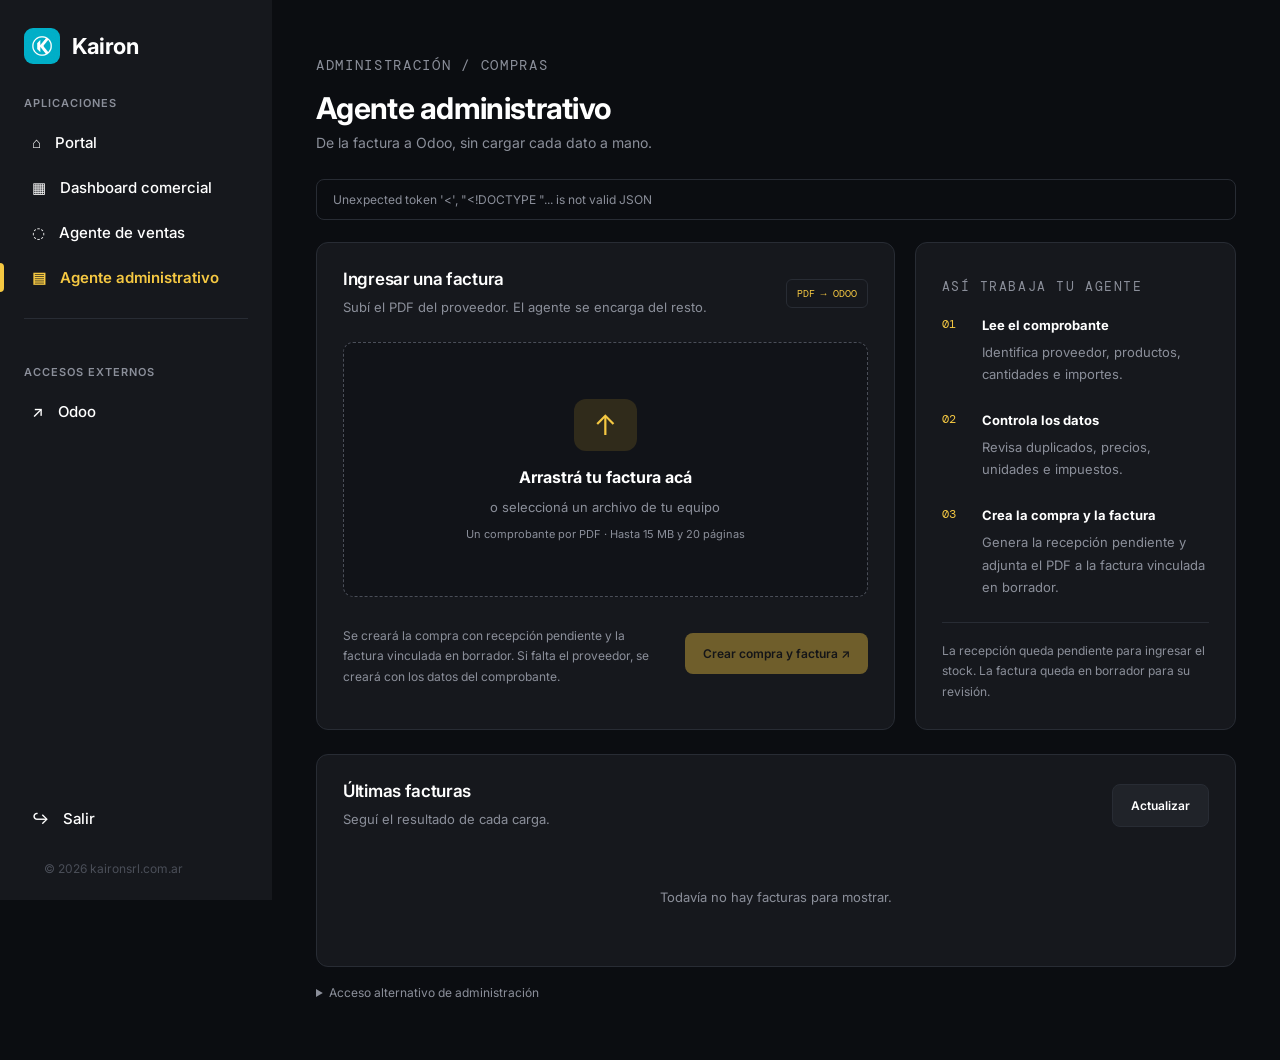
==== static/administracion.html @ 4bb4e661 "Agente administrativo: compras vinculadas y facturas en borrador" ====
<!doctype html>
<html lang="es"><head><meta charset="utf-8"><meta name="viewport" content="width=device-width,initial-scale=1">
<title>Agente administrativo — Kairon</title>
<link href="https://fonts.googleapis.com/css2?family=DM+Mono:wght@400;500&family=Inter:wght@400;500;600;700&display=swap" rel="stylesheet">
<link rel="stylesheet" href="/static/administracion.css"></head>
<body>
<aside><a class="marca" href="/"><img src="/static/kairon_logo.png" alt=""><span>Kairon</span></a>
<nav aria-label="Navegación principal"><p class="grupo">Aplicaciones</p>
<a class="item" href="/">⌂ <span>Portal</span></a>
<a class="item" href="/dashboard">▦ <span>Dashboard comercial</span></a>
<a class="item" href="/agente">◌ <span>Agente de ventas</span></a>
<a class="item activo" href="/administracion" aria-current="page">▤ <span>Agente administrativo</span></a>
<div class="sep"></div><p class="grupo">Accesos externos</p>
<a class="item" href="https://kairon.odoo.com" target="_blank" rel="noopener">↗ <span>Odoo</span></a></nav>
<div class="pie"><a class="item" href="/cdn-cgi/access/logout">↪ <span>Salir</span></a><p class="copy">© 2026 kaironsrl.com.ar</p></div></aside>
<main><header class="bienvenida"><p class="eyebrow">ADMINISTRACIÓN / COMPRAS</p>
<h1>Agente administrativo</h1><p>De la factura a Odoo, sin cargar cada dato a mano.</p></header>
<div class="status" id="connection" role="status">Comprobando disponibilidad…</div>
<section class="workspace"><div class="card"><div class="section-head"><div><h2>Ingresar una factura</h2><p>Subí el PDF del proveedor. El agente se encarga del resto.</p></div><span class="badge">PDF → ODOO</span></div>
<form id="upload"><label class="drop" id="drop" for="pdf"><span class="file-icon" aria-hidden="true">↑</span><strong id="filename">Arrastrá tu factura acá</strong><span>o seleccioná un archivo de tu equipo</span><small>Un comprobante por PDF · Hasta 15 MB y 20 páginas</small><input type="file" id="pdf" accept="application/pdf,.pdf" required></label>
<div class="action"><p>Se creará la compra con recepción pendiente y la factura vinculada en borrador. Si falta el proveedor, se creará con los datos del comprobante.</p><button id="submit" disabled>Crear compra y factura <span aria-hidden="true">↗</span></button></div></form>
<p id="notice" role="status" aria-live="polite"></p></div>
<div class="card steps"><p class="eyebrow">ASÍ TRABAJA TU AGENTE</p><ol><li><b>Lee el comprobante</b><p>Identifica proveedor, productos, cantidades e importes.</p></li><li><b>Controla los datos</b><p>Revisa duplicados, precios, unidades e impuestos.</p></li><li><b>Crea la compra y la factura</b><p>Genera la recepción pendiente y adjunta el PDF a la factura vinculada en borrador.</p></li></ol><div class="hint">La recepción queda pendiente para ingresar el stock. La factura queda en borrador para su revisión.</div></div></section>
<section class="card history"><div class="section-head"><div><h2>Últimas facturas</h2><p>Seguí el resultado de cada carga.</p></div><button class="secondary" id="refresh">Actualizar</button></div><div id="history" aria-live="polite"><p class="empty">Todavía no hay facturas para mostrar.</p></div></section>
<details id="access"><summary>Acceso alternativo de administración</summary><form id="login"><label for="token">Clave de acceso</label><input id="token" type="password" autocomplete="off"><button>Ingresar</button></form></details>
</main><script src="/static/administracion.js"></script></body></html>
---- static/administracion.css ----
:root {
  --bg: #0b0d11; --bg2: #16181d; --bg3: #202329; --border: #282c34;
  --text: #ffffff; --muted: #8b8f9a; --dim: #4a4e58;
  --accent: #f5c842; --accent2: #3ecfb2; --accent3: #7b61ff; --orange: #ff8c42;
  --font: 'Inter', sans-serif; --mono: 'DM Mono', monospace;
  --side: 272px;
}
.eyebrow{font-family:var(--mono);font-size:10px;letter-spacing:.12em;color:var(--muted);margin-bottom:16px}
.status{margin:28px 0 22px;padding:12px 16px;border:1px solid var(--border);border-radius:8px;color:var(--muted);font-size:12px}.status.online{color:var(--accent2)}
.workspace{display:grid;grid-template-columns:minmax(0,1.8fr) minmax(250px,1fr);gap:20px}.card{background:var(--bg2);border:1px solid var(--border);border-radius:12px;padding:26px;min-width:0}
.section-head{display:flex;align-items:center;justify-content:space-between;gap:16px;margin-bottom:24px}h2{font-size:17px;font-weight:600;letter-spacing:-.3px}.section-head p,.action p,.steps p{font-size:13px;color:var(--muted);line-height:1.7;margin-top:7px}
.badge{font-family:var(--mono);font-size:10px;padding:7px 10px;border:1px solid var(--border);border-radius:6px;color:var(--accent);white-space:nowrap}.badge.success{color:var(--accent2)}
.drop{border:1px dashed #4a4e58;border-radius:10px;min-height:255px;display:flex;align-items:center;justify-content:center;flex-direction:column;gap:12px;position:relative;padding:20px;text-align:center;cursor:pointer;background:#111318}.drop:hover,.drop.dragging{border-color:var(--accent);background:#1c1c18}.drop:focus-within{outline:2px solid var(--accent)}
.drop input{position:absolute;inset:0;opacity:0;cursor:pointer;width:100%}.drop strong{font-size:16px;overflow-wrap:anywhere}.drop span:not(.file-icon){color:var(--muted);font-size:13px}.drop small{color:var(--muted);font-size:11px}.file-icon{font-size:28px;color:var(--accent);background:#302b1b;border-radius:12px;padding:9px 20px;margin-bottom:4px}
.action{display:flex;align-items:center;gap:24px;justify-content:space-between;margin-top:22px}.action p{max-width:340px;font-size:12px}button{font:600 12px var(--font);border:0;border-radius:8px;background:var(--accent);color:#121212;padding:13px 18px;cursor:pointer;white-space:nowrap}button:disabled{opacity:.4;cursor:default}button.secondary{background:var(--bg3);color:var(--text);border:1px solid var(--border)}
.steps ol{list-style:none;counter-reset:step;display:grid;gap:24px}.steps li{counter-increment:step;position:relative;padding-left:40px}.steps li:before{content:'0' counter(step);position:absolute;left:0;top:2px;color:var(--accent);font:12px var(--mono)}.steps b{font-size:13px}.hint{border-top:1px solid var(--border);padding-top:18px;margin-top:24px;color:var(--muted);font-size:12px;line-height:1.7}
.history{margin-top:24px}.empty{text-align:center;padding:35px 0;color:var(--muted);font-size:13px}.invoice{display:flex;justify-content:space-between;gap:20px;border-top:1px solid var(--border);padding:20px 0;overflow-wrap:anywhere}.invoice b{font-size:13px}.invoice p,.invoice small{font-size:12px;line-height:1.7;color:var(--muted);margin-top:5px}.invoice-actions{display:flex;align-items:flex-end;flex-direction:column;gap:16px}.invoice-actions a{color:var(--accent2);font-size:12px;white-space:nowrap}#notice{font-size:13px;color:var(--accent);line-height:1.6;margin-top:16px}details{font-size:12px;color:var(--muted);margin-top:18px}summary{cursor:pointer}pre{white-space:pre-wrap;font:11px var(--mono);max-width:700px;line-height:1.8}#login{display:flex;align-items:center;gap:12px;margin-top:12px;flex-wrap:wrap}#token{background:var(--bg);border:1px solid var(--border);padding:10px;color:white;border-radius:6px}
@media(max-width:1150px){.workspace{grid-template-columns:1fr}.steps ol{grid-template-columns:repeat(3,1fr)}.section-head .badge{display:none}}
@media(max-width:600px){.card{padding:18px}.steps ol{grid-template-columns:1fr}.action,.invoice{flex-direction:column;align-items:stretch}.invoice-actions{align-items:flex-start}.action button{width:100%}.drop{min-height:220px}.bienvenida h1{font-size:23px}.item{font-size:14px}.section-head{align-items:flex-start}}
* { box-sizing: border-box; margin: 0; padding: 0; }
body { background: var(--bg); color: var(--text); font-family: var(--font); min-height: 100vh; display: flex; -webkit-font-smoothing: antialiased; }
a { text-decoration: none; color: inherit; }
:focus-visible { outline: 2px solid var(--accent2); outline-offset: 2px; border-radius: 8px; }
svg { width: 20px; height: 20px; stroke: currentColor; fill: none; stroke-width: 1.6; stroke-linecap: round; stroke-linejoin: round; flex-shrink: 0; }

aside {
  width: var(--side); flex-shrink: 0; background: var(--bg2);
  display: flex; flex-direction: column; padding: 28px 0 24px;
  height: 100vh; position: sticky; top: 0;
}
.marca { display: flex; align-items: center; gap: 12px; padding: 0 24px 26px; }
.marca img { width: 36px; height: 36px; border-radius: 9px; object-fit: cover; flex-shrink: 0; }
.marca span { font-size: 22px; font-weight: 700; letter-spacing: -.5px; white-space: nowrap; }

.buscador { position: relative; padding: 0 20px 26px; }
.buscador svg { position: absolute; left: 34px; top: 12px; color: var(--muted); width: 18px; height: 18px; }
.buscador input {
  width: 100%; height: 44px; background: var(--bg3); border: 1px solid transparent; border-radius: 8px;
  color: var(--text); font-family: var(--font); font-size: 14px; padding: 0 14px 0 42px; outline: none;
}
.buscador input::placeholder { color: var(--muted); }
.buscador input:focus { border-color: var(--border); }

nav { flex: 1; overflow-y: auto; padding: 0 20px; }
nav::-webkit-scrollbar { width: 0; }
.grupo {
  font-size: 11px; font-weight: 600; color: var(--muted);
  letter-spacing: .09em; text-transform: uppercase; padding: 6px 4px 12px;
}
.grupo:not(:first-child) { padding-top: 26px; }
.item {
  display: flex; align-items: center; gap: 14px; position: relative;
  padding: 11px 12px; margin-bottom: 4px; border-radius: 8px;
  font-size: 15px; font-weight: 500; color: var(--text);
  transition: background .15s, color .15s; white-space: nowrap;
}
.item:hover { background: var(--bg3); }
.item.activo { color: var(--accent); font-weight: 600; }
.item.activo::before { content: ''; position: absolute; left: -20px; top: 6px; bottom: 6px; width: 4px; border-radius: 0 4px 4px 0; background: var(--accent); }
.item.apagado { color: var(--dim); cursor: default; }
.item.apagado:hover { background: transparent; }
.chev { margin-left: auto; width: 16px; height: 16px; color: var(--muted); transition: transform .18s ease; }
.item.abierto .chev { transform: rotate(180deg); }
.pill { margin-left: auto; font-family: var(--mono); font-size: 10px; color: var(--dim); border: 1px solid var(--border); border-radius: 999px; padding: 3px 9px; }
.sub { display: none; margin: 0 0 6px 34px; border-left: 1px solid var(--border); padding-left: 14px; }
.sub.visible { display: block; }
.sub a { display: block; padding: 8px 0; font-size: 14px; font-weight: 400; color: var(--muted); }
.sub a:hover { color: var(--text); }
.sep { height: 1px; background: var(--border); margin: 20px 4px; }

.pie { padding: 0 20px; }
.pie .item { font-size: 15px; }
.copy { font-size: 12px; color: var(--dim); padding: 18px 24px 0; white-space: nowrap; }

main { flex: 1; padding: 48px 44px 60px; min-width: 0; }
.bienvenida h1 { font-size: 30px; font-weight: 700; letter-spacing: -.7px; }
.bienvenida p { font-size: 14px; color: var(--muted); margin-top: 8px; }
.rejilla { display: grid; grid-template-columns: repeat(auto-fill, minmax(230px, 1fr)); gap: 14px; margin-top: 38px; }
.acceso {
  background: var(--bg2); border: 1px solid var(--border); border-radius: 12px; padding: 20px;
  display: flex; flex-direction: column; gap: 30px; transition: border-color .15s;
}
.acceso .cab { display: flex; align-items: center; justify-content: space-between; color: var(--muted); }
.acceso .cab span { font-family: var(--mono); font-size: 10px; }
.acceso b { font-size: 16px; font-weight: 600; letter-spacing: -.2px; }
.acceso em { display: block; font-style: normal; font-size: 13px; color: var(--muted); margin-top: 4px; }
.acceso.libre:hover { border-color: var(--accent); }
.acceso.trabado { opacity: .45; }

@media (max-width: 860px) {
  aside { --side: 80px; padding-top: 24px; }
  aside .marca span, aside .buscador input, aside .grupo, aside .item span:not(.pill), aside .chev, aside .sub, aside .copy, aside .pill { display: none; }
  aside .marca, aside .item { justify-content: center; padding-left: 0; padding-right: 0; }
  aside .item.activo::before { left: -20px; }
  aside .buscador { display: flex; justify-content: center; padding-bottom: 18px; }
  aside .buscador svg { position: static; }
  main { padding: 30px 20px 44px; }
  .bienvenida h1 { font-size: 24px; }
}
@media (prefers-reduced-motion: reduce) { * { transition: none !important; } }
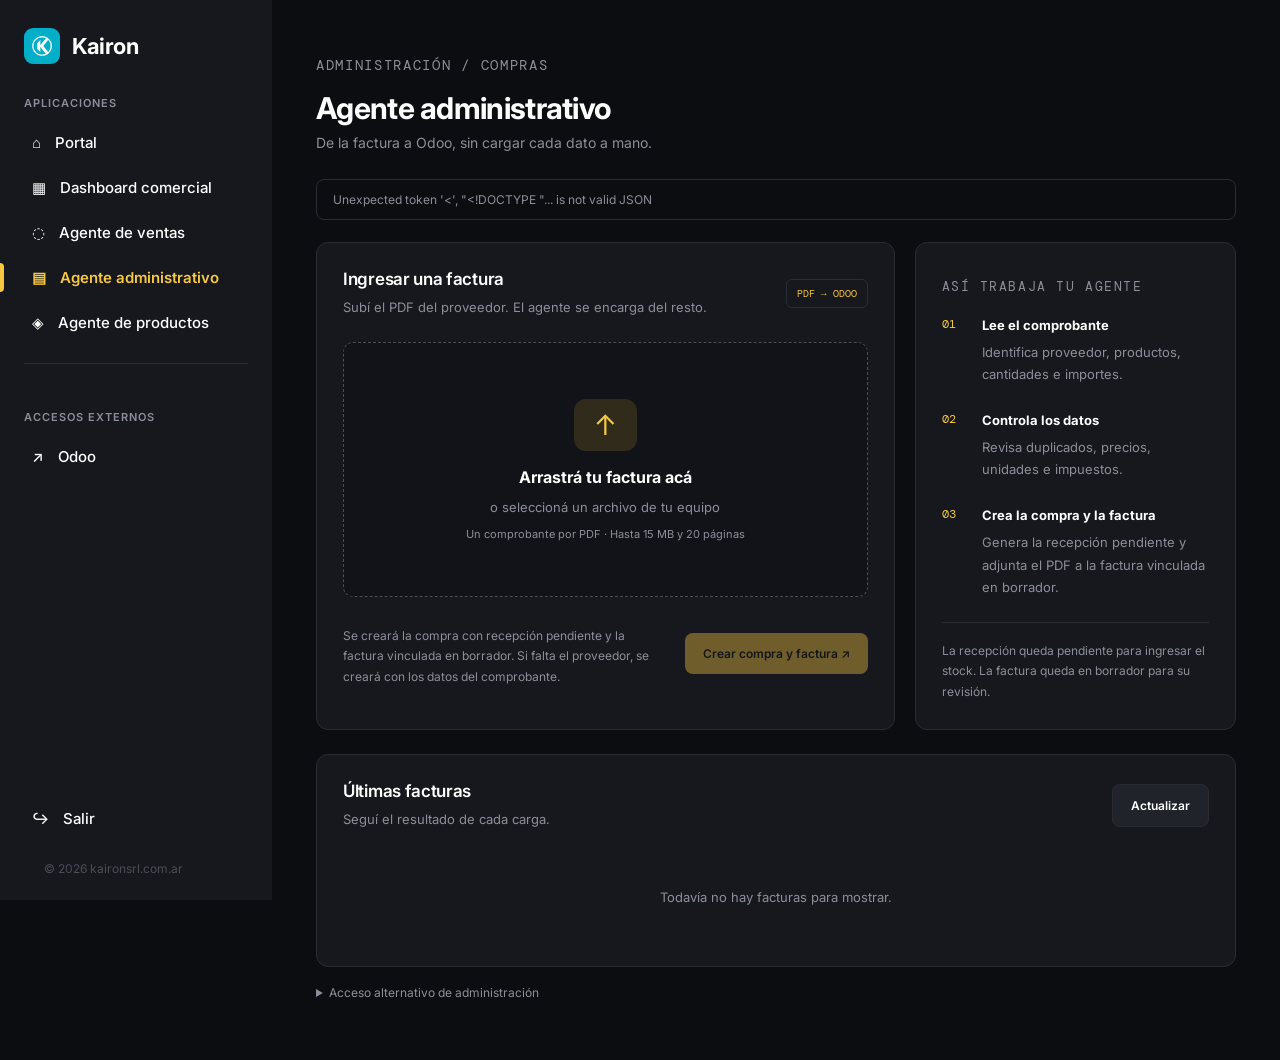
==== commit b837414f: "Agente de productos: motor, API y pruebas Segunda parte del modulo. Porta la logica de cargar_catalo" ====
--- a/static/administracion.html
+++ b/static/administracion.html
@@ -10,6 +10,7 @@
 <a class="item" href="/dashboard">▦ <span>Dashboard comercial</span></a>
 <a class="item" href="/agente">◌ <span>Agente de ventas</span></a>
 <a class="item activo" href="/administracion" aria-current="page">▤ <span>Agente administrativo</span></a>
+<a class="item" href="/productos">◈ <span>Agente de productos</span></a>
 <div class="sep"></div><p class="grupo">Accesos externos</p>
 <a class="item" href="https://kairon.odoo.com" target="_blank" rel="noopener">↗ <span>Odoo</span></a></nav>
 <div class="pie"><a class="item" href="/cdn-cgi/access/logout">↪ <span>Salir</span></a><p class="copy">© 2026 kaironsrl.com.ar</p></div></aside>
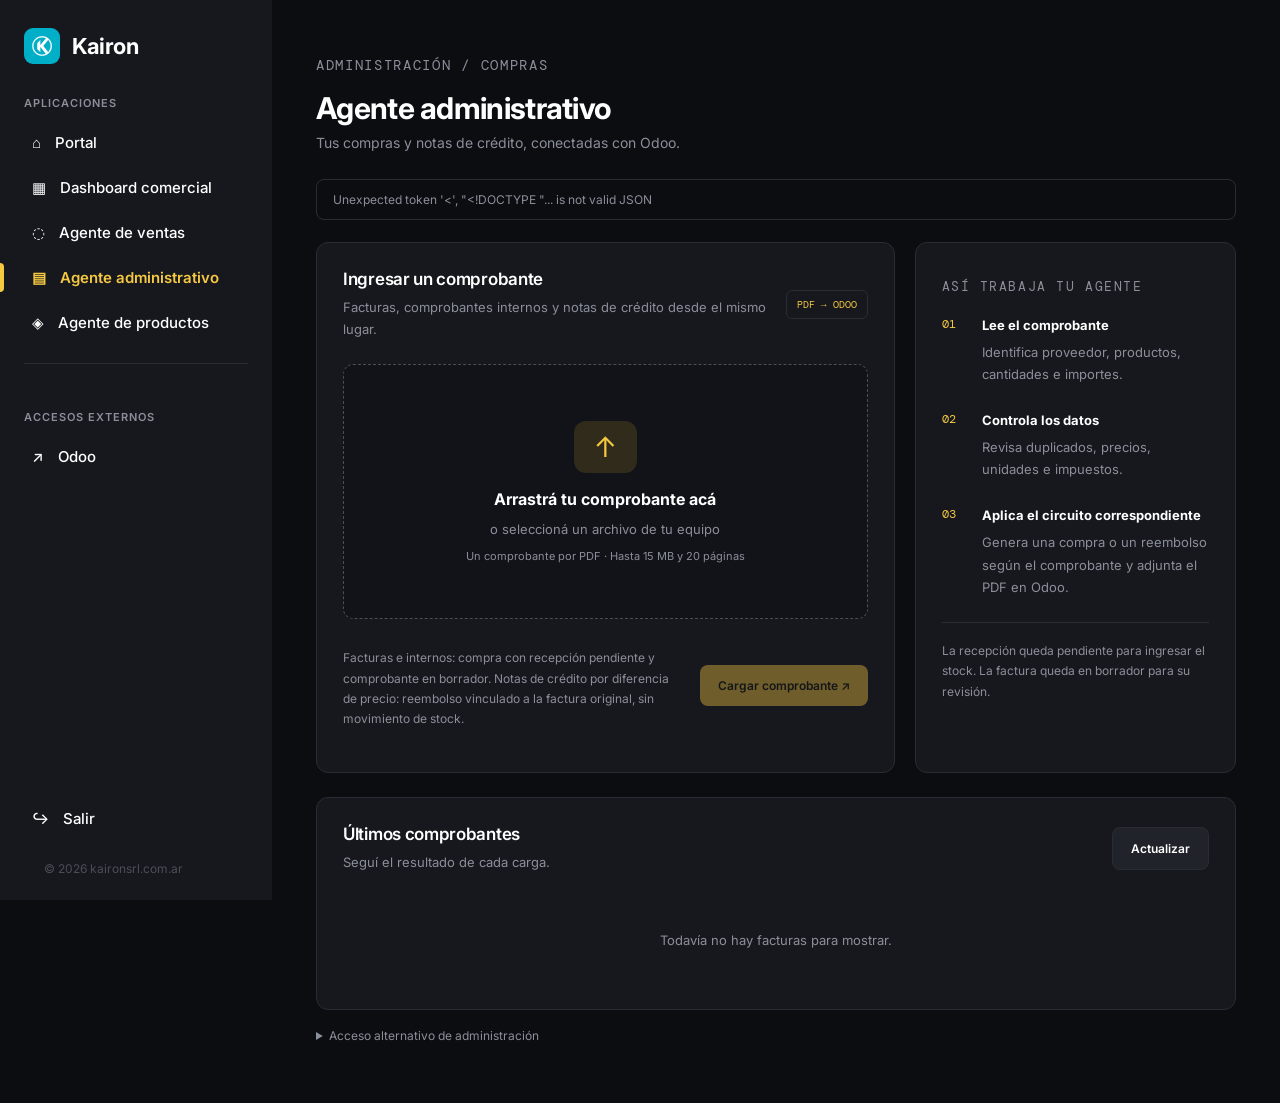
==== commit b4548876: "Merge remote-tracking branch 'origin/main' into codex/agente-administrativo" ====
--- a/static/administracion.html
+++ b/static/administracion.html
@@ -15,13 +15,13 @@
 <a class="item" href="https://kairon.odoo.com" target="_blank" rel="noopener">↗ <span>Odoo</span></a></nav>
 <div class="pie"><a class="item" href="/cdn-cgi/access/logout">↪ <span>Salir</span></a><p class="copy">© 2026 kaironsrl.com.ar</p></div></aside>
 <main><header class="bienvenida"><p class="eyebrow">ADMINISTRACIÓN / COMPRAS</p>
-<h1>Agente administrativo</h1><p>De la factura a Odoo, sin cargar cada dato a mano.</p></header>
+<h1>Agente administrativo</h1><p>Tus compras y notas de crédito, conectadas con Odoo.</p></header>
 <div class="status" id="connection" role="status">Comprobando disponibilidad…</div>
-<section class="workspace"><div class="card"><div class="section-head"><div><h2>Ingresar una factura</h2><p>Subí el PDF del proveedor. El agente se encarga del resto.</p></div><span class="badge">PDF → ODOO</span></div>
-<form id="upload"><label class="drop" id="drop" for="pdf"><span class="file-icon" aria-hidden="true">↑</span><strong id="filename">Arrastrá tu factura acá</strong><span>o seleccioná un archivo de tu equipo</span><small>Un comprobante por PDF · Hasta 15 MB y 20 páginas</small><input type="file" id="pdf" accept="application/pdf,.pdf" required></label>
-<div class="action"><p>Se creará la compra con recepción pendiente y la factura vinculada en borrador. Si falta el proveedor, se creará con los datos del comprobante.</p><button id="submit" disabled>Crear compra y factura <span aria-hidden="true">↗</span></button></div></form>
+<section class="workspace"><div class="card"><div class="section-head"><div><h2>Ingresar un comprobante</h2><p>Facturas, comprobantes internos y notas de crédito desde el mismo lugar.</p></div><span class="badge">PDF → ODOO</span></div>
+<form id="upload"><label class="drop" id="drop" for="pdf"><span class="file-icon" aria-hidden="true">↑</span><strong id="filename">Arrastrá tu comprobante acá</strong><span>o seleccioná un archivo de tu equipo</span><small>Un comprobante por PDF · Hasta 15 MB y 20 páginas</small><input type="file" id="pdf" accept="application/pdf,.pdf" required></label>
+<div class="action"><p>Facturas e internos: compra con recepción pendiente y comprobante en borrador. Notas de crédito por diferencia de precio: reembolso vinculado a la factura original, sin movimiento de stock.</p><button id="submit" disabled>Cargar comprobante <span aria-hidden="true">↗</span></button></div></form>
 <p id="notice" role="status" aria-live="polite"></p></div>
-<div class="card steps"><p class="eyebrow">ASÍ TRABAJA TU AGENTE</p><ol><li><b>Lee el comprobante</b><p>Identifica proveedor, productos, cantidades e importes.</p></li><li><b>Controla los datos</b><p>Revisa duplicados, precios, unidades e impuestos.</p></li><li><b>Crea la compra y la factura</b><p>Genera la recepción pendiente y adjunta el PDF a la factura vinculada en borrador.</p></li></ol><div class="hint">La recepción queda pendiente para ingresar el stock. La factura queda en borrador para su revisión.</div></div></section>
-<section class="card history"><div class="section-head"><div><h2>Últimas facturas</h2><p>Seguí el resultado de cada carga.</p></div><button class="secondary" id="refresh">Actualizar</button></div><div id="history" aria-live="polite"><p class="empty">Todavía no hay facturas para mostrar.</p></div></section>
+<div class="card steps"><p class="eyebrow">ASÍ TRABAJA TU AGENTE</p><ol><li><b>Lee el comprobante</b><p>Identifica proveedor, productos, cantidades e importes.</p></li><li><b>Controla los datos</b><p>Revisa duplicados, precios, unidades e impuestos.</p></li><li><b>Aplica el circuito correspondiente</b><p>Genera una compra o un reembolso según el comprobante y adjunta el PDF en Odoo.</p></li></ol><div class="hint">La recepción queda pendiente para ingresar el stock. La factura queda en borrador para su revisión.</div></div></section>
+<section class="card history"><div class="section-head"><div><h2>Últimos comprobantes</h2><p>Seguí el resultado de cada carga.</p></div><button class="secondary" id="refresh">Actualizar</button></div><div id="history" aria-live="polite"><p class="empty">Todavía no hay facturas para mostrar.</p></div></section>
 <details id="access"><summary>Acceso alternativo de administración</summary><form id="login"><label for="token">Clave de acceso</label><input id="token" type="password" autocomplete="off"><button>Ingresar</button></form></details>
-</main><script src="/static/administracion.js"></script></body></html>
+</main><script src="/static/administracion.js?v=20260908-2"></script></body></html>
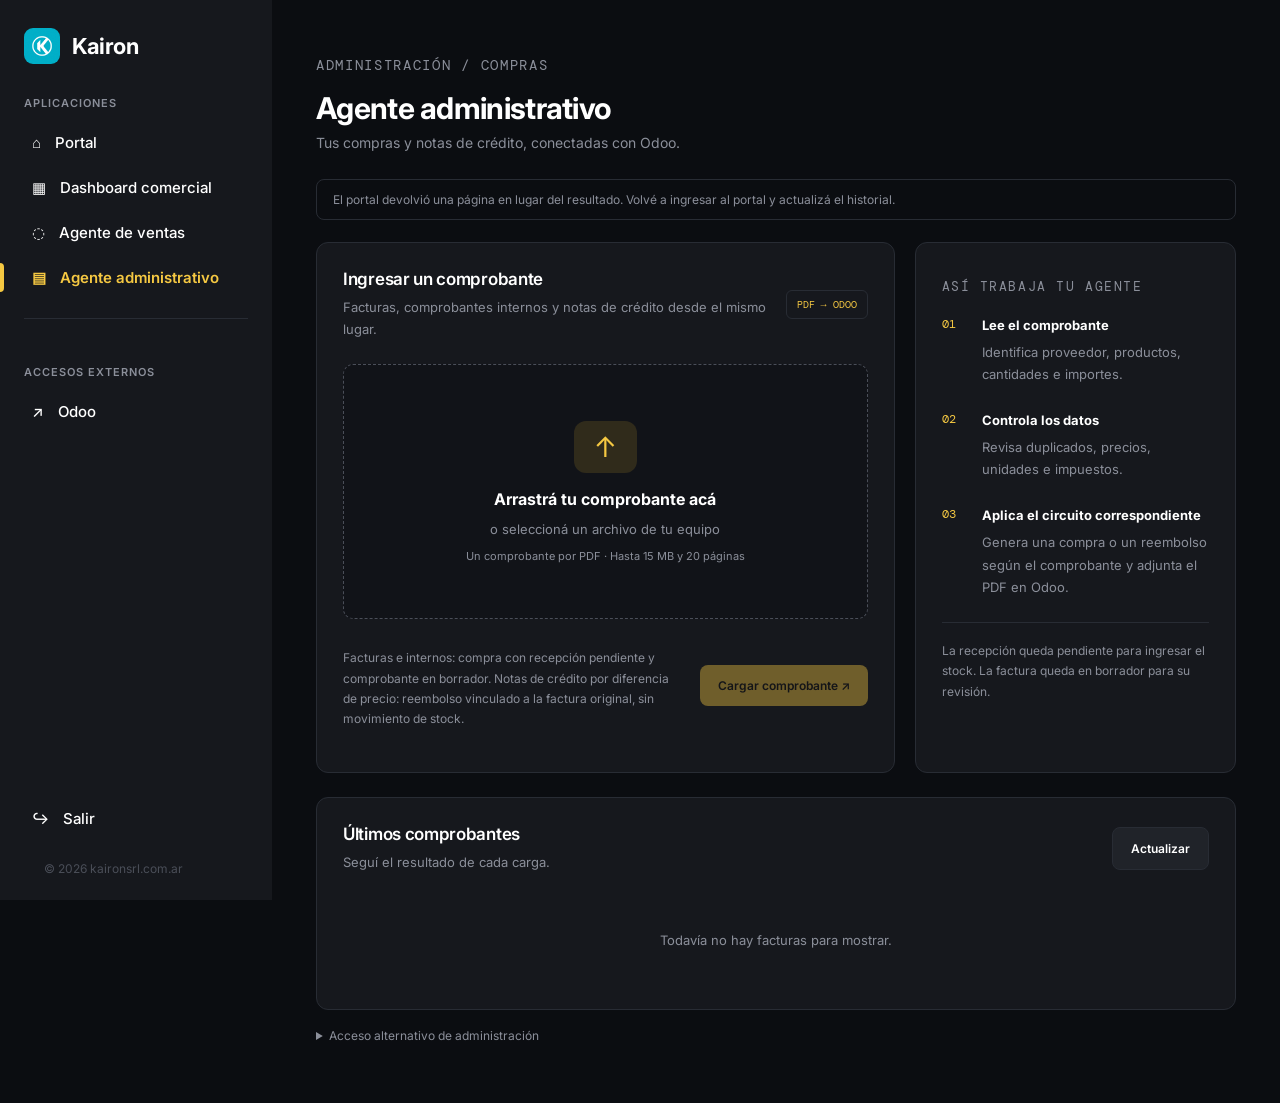
==== commit 19a96ee9: "Support reviewed vendor credits and internal purchases with safe portal errors" ====
--- a/static/administracion.html
+++ b/static/administracion.html
@@ -10,7 +10,6 @@
 <a class="item" href="/dashboard">▦ <span>Dashboard comercial</span></a>
 <a class="item" href="/agente">◌ <span>Agente de ventas</span></a>
 <a class="item activo" href="/administracion" aria-current="page">▤ <span>Agente administrativo</span></a>
-<a class="item" href="/productos">◈ <span>Agente de productos</span></a>
 <div class="sep"></div><p class="grupo">Accesos externos</p>
 <a class="item" href="https://kairon.odoo.com" target="_blank" rel="noopener">↗ <span>Odoo</span></a></nav>
 <div class="pie"><a class="item" href="/cdn-cgi/access/logout">↪ <span>Salir</span></a><p class="copy">© 2026 kaironsrl.com.ar</p></div></aside>
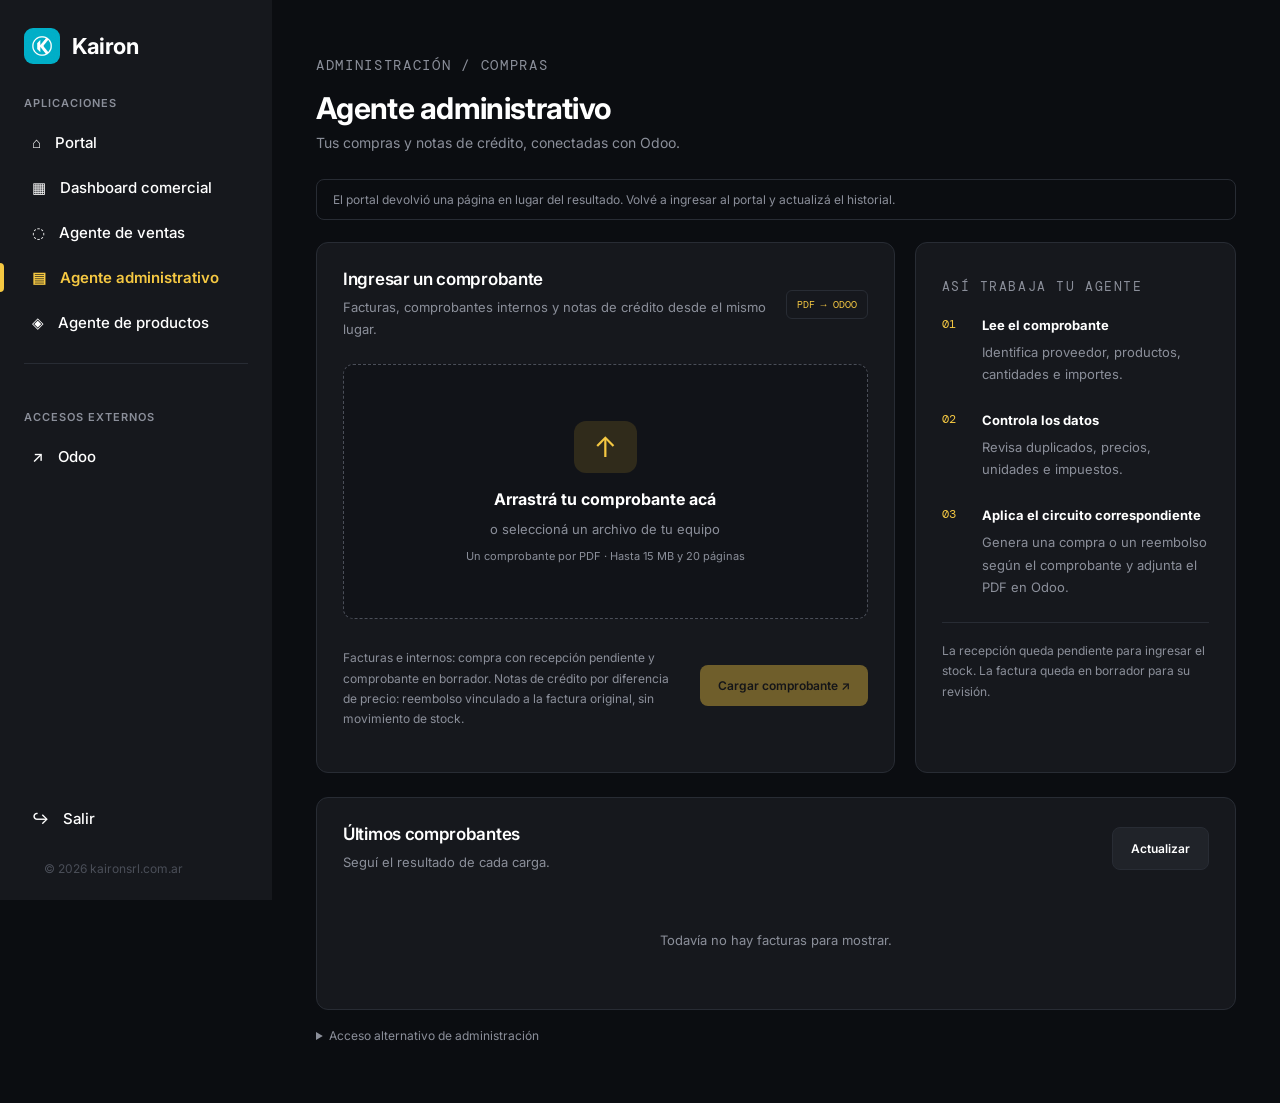
==== commit 00e94381: "Harden product imports with durable jobs, verified undo and invoice handoff" ====
--- a/static/administracion.html
+++ b/static/administracion.html
@@ -10,6 +10,7 @@
 <a class="item" href="/dashboard">▦ <span>Dashboard comercial</span></a>
 <a class="item" href="/agente">◌ <span>Agente de ventas</span></a>
 <a class="item activo" href="/administracion" aria-current="page">▤ <span>Agente administrativo</span></a>
+<a class="item" href="/productos">◈ <span>Agente de productos</span></a>
 <div class="sep"></div><p class="grupo">Accesos externos</p>
 <a class="item" href="https://kairon.odoo.com" target="_blank" rel="noopener">↗ <span>Odoo</span></a></nav>
 <div class="pie"><a class="item" href="/cdn-cgi/access/logout">↪ <span>Salir</span></a><p class="copy">© 2026 kaironsrl.com.ar</p></div></aside>
@@ -23,4 +24,4 @@
 <div class="card steps"><p class="eyebrow">ASÍ TRABAJA TU AGENTE</p><ol><li><b>Lee el comprobante</b><p>Identifica proveedor, productos, cantidades e importes.</p></li><li><b>Controla los datos</b><p>Revisa duplicados, precios, unidades e impuestos.</p></li><li><b>Aplica el circuito correspondiente</b><p>Genera una compra o un reembolso según el comprobante y adjunta el PDF en Odoo.</p></li></ol><div class="hint">La recepción queda pendiente para ingresar el stock. La factura queda en borrador para su revisión.</div></div></section>
 <section class="card history"><div class="section-head"><div><h2>Últimos comprobantes</h2><p>Seguí el resultado de cada carga.</p></div><button class="secondary" id="refresh">Actualizar</button></div><div id="history" aria-live="polite"><p class="empty">Todavía no hay facturas para mostrar.</p></div></section>
 <details id="access"><summary>Acceso alternativo de administración</summary><form id="login"><label for="token">Clave de acceso</label><input id="token" type="password" autocomplete="off"><button>Ingresar</button></form></details>
-</main><script src="/static/administracion.js?v=20260908-2"></script></body></html>
+</main><script src="/static/administracion.js?v=20260908-3"></script></body></html>
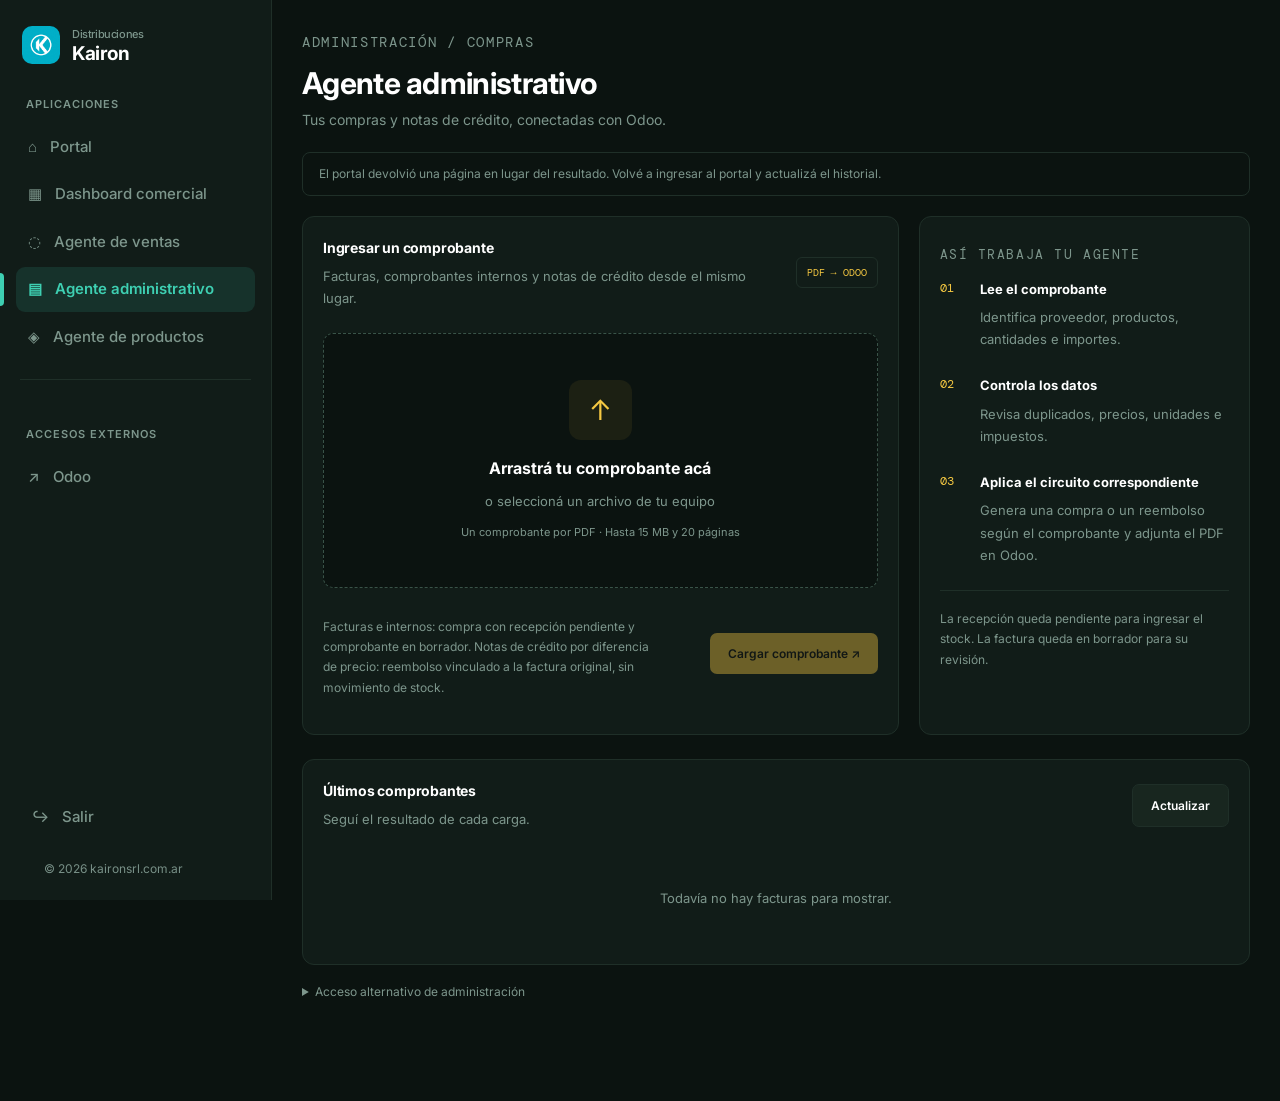
==== commit f5452aca: "Unify portal styling and show real agent activity" ====
--- a/static/administracion.html
+++ b/static/administracion.html
@@ -2,9 +2,9 @@
 <html lang="es"><head><meta charset="utf-8"><meta name="viewport" content="width=device-width,initial-scale=1">
 <title>Agente administrativo — Kairon</title>
 <link href="https://fonts.googleapis.com/css2?family=DM+Mono:wght@400;500&family=Inter:wght@400;500;600;700&display=swap" rel="stylesheet">
-<link rel="stylesheet" href="/static/administracion.css"></head>
+<link rel="stylesheet" href="/static/administracion.css"><link rel="stylesheet" href="/static/kairon-theme.css?v=20260909-1"></head>
 <body>
-<aside><a class="marca" href="/"><img src="/static/kairon_logo.png" alt=""><span>Kairon</span></a>
+<aside><a class="marca" href="/"><img src="/static/kairon_logo.png" alt=""><span><em>Distribuciones</em>Kairon</span></a>
 <nav aria-label="Navegación principal"><p class="grupo">Aplicaciones</p>
 <a class="item" href="/">⌂ <span>Portal</span></a>
 <a class="item" href="/dashboard">▦ <span>Dashboard comercial</span></a>
--- a/static/kairon-theme.css
+++ b/static/kairon-theme.css
@@ -0,0 +1,14 @@
+/* Shared visual system, based on the commercial dashboard. */
+:root{--bg:#0b1310;--bg2:#111c18;--bg3:#18261f;--border:#1f2f28;--text:#fff;--muted:#7d968c;--dim:#789087;--accent:#f5c842;--accent2:#3ecfb2;--accent3:#7b61ff;--red:#ff4f4f;--font:'Inter',sans-serif;--mono:'DM Mono',monospace;--side:272px;color-scheme:dark}
+body{font:14px/1.5 var(--font);background:var(--bg);color:var(--text)}
+body:not(.dashboard-page) aside{width:var(--side);background:var(--bg2);border-right:1px solid var(--border);padding:26px 0 22px}
+.marca{display:flex;align-items:center;padding:0 22px 26px;gap:12px}.marca img{width:38px;height:38px;border-radius:10px}.marca span{font-size:19px;letter-spacing:-.4px}.marca em{display:block;font-size:11px;color:var(--muted);font-style:normal;font-weight:500;line-height:1.5}.marca span{line-height:1.15}
+aside nav{padding:0 16px}.grupo{font-size:11px;font-weight:600;letter-spacing:.09em;padding:6px 10px 12px}.item,.pie .item{font:500 15px/1.5 var(--font);padding:11px 12px;gap:13px;color:var(--muted);border-radius:9px;margin-bottom:3px}.item.activo{color:var(--accent2);background:#3ecfb21f;font-weight:600}.item.activo:before{left:-16px;background:var(--accent2)}.item:hover{background:var(--bg3);color:var(--text)}.item svg{width:19px;height:19px;flex-shrink:0;fill:none;stroke:currentColor;stroke-width:1.7;stroke-linecap:round;stroke-linejoin:round}
+body:not(.dashboard-page) main{padding:26px 30px 100px;min-width:0}.bienvenida h1{font-size:30px;font-weight:700;letter-spacing:-.7px;line-height:1.25}.bienvenida>p{font-size:14px;margin-top:6px}.eyebrow{font-size:10px;margin-bottom:12px}.card,.acceso{border:1px solid var(--border);border-radius:12px;background:var(--bg2);padding:20px;box-shadow:none}h2,.panel h2{font-size:14px;font-weight:700;letter-spacing:-.2px}.section-head p,.lateral p,.lateral li,.steps p{font-size:13px}.status{font-size:12px;margin:22px 0 20px}.rejilla{gap:14px;margin-top:26px}.acceso b{font-size:16px}.acceso.libre:hover{border-color:var(--accent2)}
+button,.btn{font-family:var(--font);font-size:12px;border-radius:7px}.btn.pri{background:var(--accent);color:#121212}.drop{background:var(--bg);border-color:#395348}.drop:hover,.drop.dragging{background:var(--bg3);border-color:var(--accent2)}.file-icon{background:#f5c84212}.tab.activa,.chip.sel{background:#3ecfb21a;color:var(--accent2)}tbody tr:hover{background:var(--bg3)}.miniatura{background:var(--bg)}.aviso{background:#f5c84209}.aviso.info{color:var(--accent2);background:#3ecfb20a}.aviso.warn{color:var(--accent)}.accionbar{background:#0b1310f5}.tag.dia{color:#b4a4ff}.buscador input{font:14px var(--font)}#token{color:var(--text)}
+.sales-page{display:block}.sales-page>aside{position:fixed;left:0;top:0;height:100vh;display:flex;flex-direction:column;z-index:1300}.sales-page>header,.sales-page>main{margin-left:var(--side)}.sales-page>header{position:static;padding:26px 30px 0;border:0;background:var(--bg)}.sales-page>header h1{font-size:30px;letter-spacing:-.7px}.sales-page>header .volver,.sales-page>header>img{display:none}.sales-page>header .sep{height:auto;margin:0}.sales-page .panel{padding:20px}.sales-page #mapa{top:20px}
+.recent-activity{margin-top:24px}.activity-head{display:flex;align-items:center;justify-content:space-between;gap:12px;margin-bottom:18px}.activity-head p{font-size:13px;color:var(--muted);margin-top:6px}.activity-table{overflow:auto}.activity-table table{border-collapse:collapse;width:100%;font-size:12px}.activity-table th{text-align:left;color:var(--muted);font:500 10px var(--font);letter-spacing:.06em;text-transform:uppercase;background:var(--bg3);padding:12px}.activity-table td{padding:14px 12px;border-bottom:1px solid var(--border);vertical-align:top}.activity-table td:first-child{min-width:190px}.activity-table small{display:block;color:var(--muted);margin-top:4px}.activity-btn{background:var(--bg3);color:var(--accent);border:1px solid var(--border);padding:8px 12px;cursor:pointer;white-space:nowrap}.activity-state{display:inline-block;font-size:11px;border-radius:6px;padding:4px 8px;white-space:nowrap}.activity-state.ok{color:#3ecfb2;background:#3ecfb214}.activity-state.warn{color:#f5c842;background:#f5c84214}.activity-state.bad{color:#ff7373;background:#ff4f4f1a}.activity-state.running{color:#b29cff;background:#7b61ff1a}.activity-state.unknown{color:var(--muted);background:var(--bg3)}.activity-empty,.activity-notice{color:var(--muted);font-size:13px;padding:12px 0}.activity-log{margin:auto;width:calc(100% - 32px);max-width:760px;max-height:85vh;overflow:auto;background:var(--bg2);color:var(--text);border:1px solid var(--border);border-radius:12px;padding:24px}.activity-log::backdrop{background:#0009}.activity-log pre{white-space:pre-wrap;overflow-wrap:anywhere;font:12px/1.8 var(--mono);margin-top:20px}.activity-log a{color:var(--accent2)}
+@media(max-width:900px){.sales-page{--side:76px}.sales-page aside .marca span,.sales-page aside .grupo,.sales-page aside .item span,.sales-page aside .copy{display:none}.sales-page aside .marca,.sales-page aside .item{justify-content:center;padding-left:0;padding-right:0}.sales-page>header h1{font-size:24px}.sales-page>header{flex-wrap:wrap}}
+@media(max-width:760px){body:not(.dashboard-page) main{padding:22px 16px 130px}.bienvenida h1{font-size:26px}.sales-page>aside{display:flex}.card{padding:18px}.activity-head{align-items:flex-start}.activity-table th,.activity-table td{padding:10px}.sales-page>header{padding:22px 16px 0}}
+@media(prefers-reduced-motion:reduce){*{scroll-behavior:auto!important;transition:none!important}}
+.sales-page aside nav{flex:1;overflow:auto}.sales-page aside .item{display:flex;align-items:center;position:relative}.sales-page aside .sep{height:1px;background:var(--border);margin:16px 12px}.sales-page aside .pie{padding:0 16px}.sales-page aside .copy{font-size:11px;color:var(--muted);padding:14px 10px}.sales-page aside .item.activo:before{content:"";position:absolute;top:7px;bottom:7px;width:4px;border-radius:0 4px 4px 0}
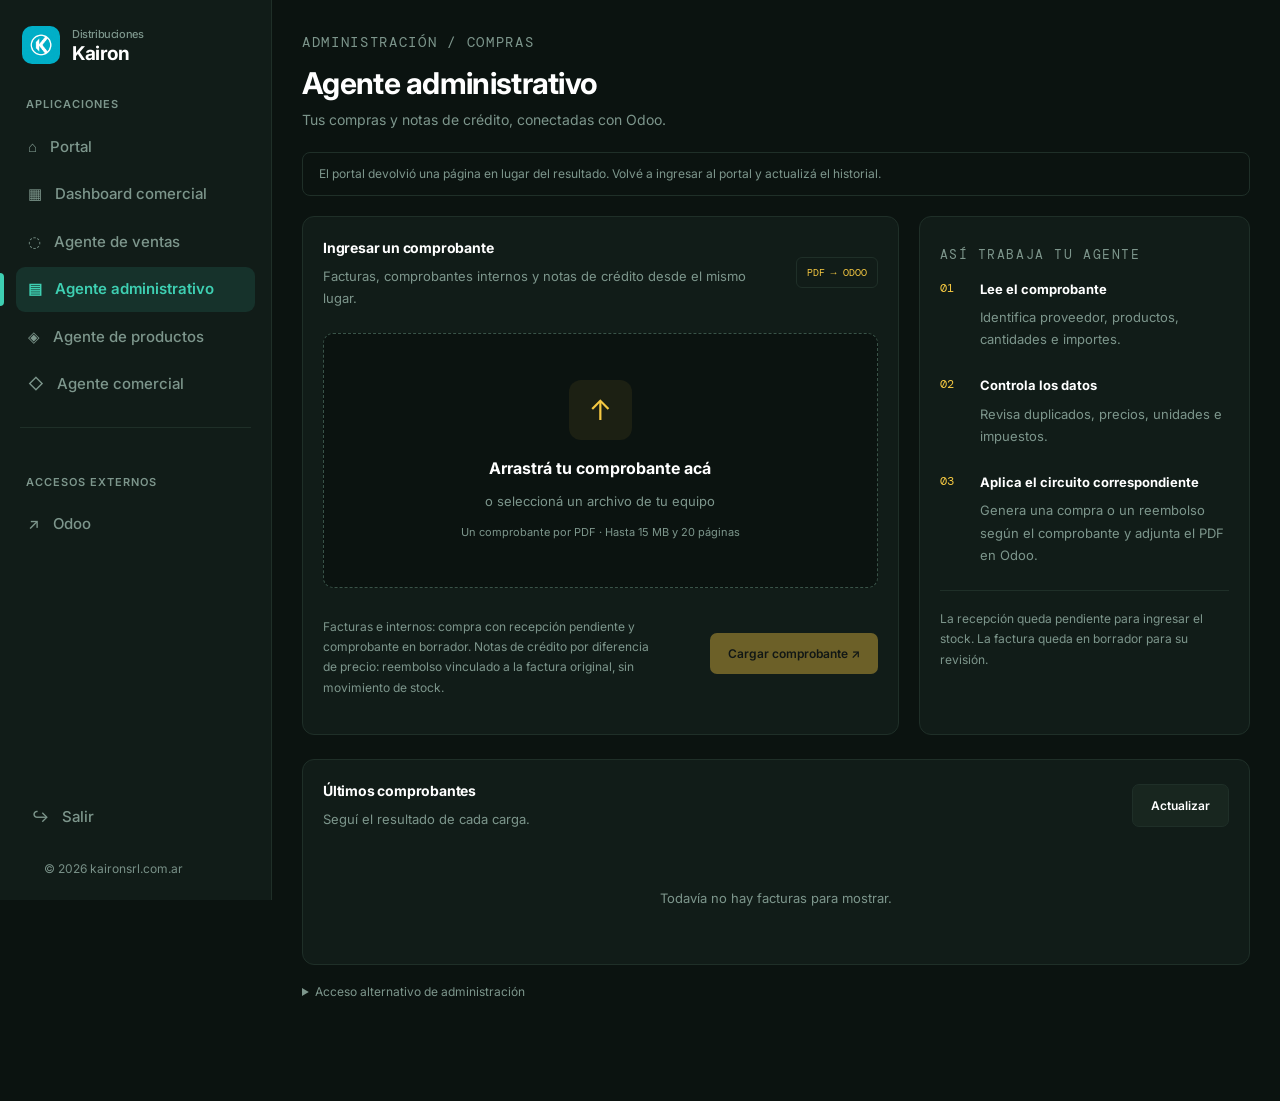
==== commit fc1a7811: "Add commercial agent with reviewed catalogs and promotional artwork" ====
--- a/static/administracion.html
+++ b/static/administracion.html
@@ -11,7 +11,7 @@
 <a class="item" href="/agente">◌ <span>Agente de ventas</span></a>
 <a class="item activo" href="/administracion" aria-current="page">▤ <span>Agente administrativo</span></a>
 <a class="item" href="/productos">◈ <span>Agente de productos</span></a>
-<div class="sep"></div><p class="grupo">Accesos externos</p>
+<a class="item" href="/comercial">◇ <span>Agente comercial</span></a><div class="sep"></div><p class="grupo">Accesos externos</p>
 <a class="item" href="https://kairon.odoo.com" target="_blank" rel="noopener">↗ <span>Odoo</span></a></nav>
 <div class="pie"><a class="item" href="/cdn-cgi/access/logout">↪ <span>Salir</span></a><p class="copy">© 2026 kaironsrl.com.ar</p></div></aside>
 <main><header class="bienvenida"><p class="eyebrow">ADMINISTRACIÓN / COMPRAS</p>
